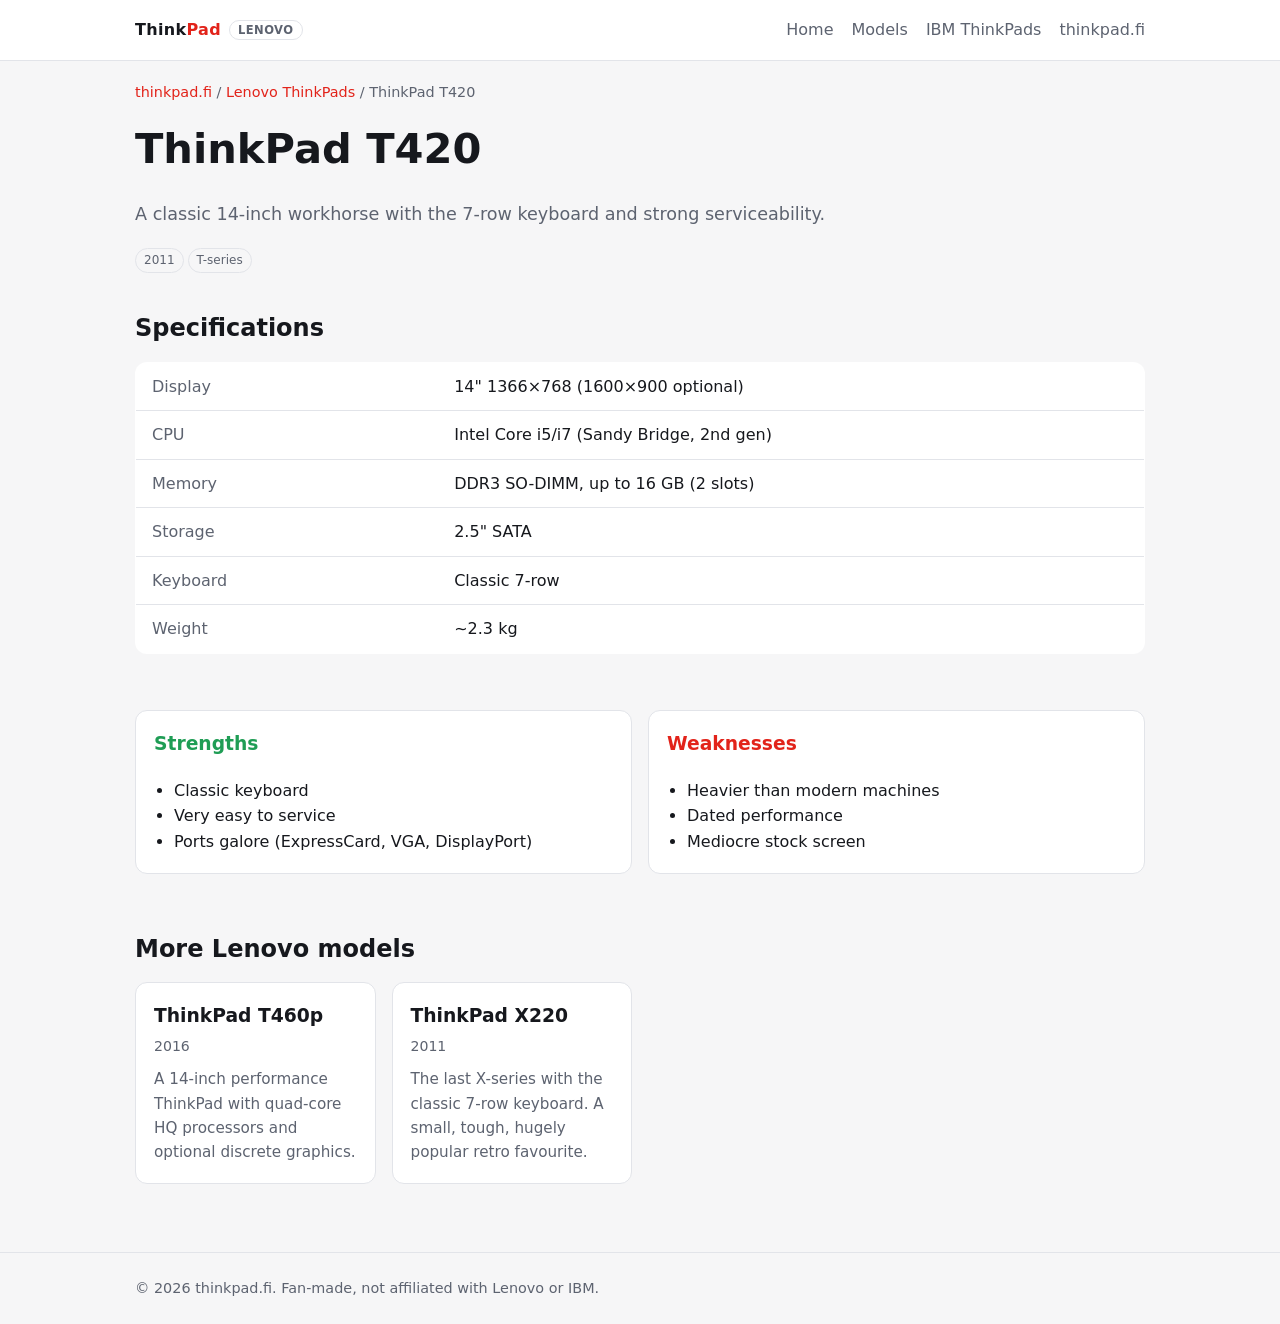
==== t420/index.html @ 4281c488 "Initial commit" ====
<!doctype html>
<html lang="en">
<head>
  <meta charset="utf-8">
  <meta name="viewport" content="width=device-width,initial-scale=1">
  <title>ThinkPad</title>
  <meta name="description" content="">
  <link rel="stylesheet" href="../assets/style.css">
</head>
<body data-page="model" data-model="t420">
  <main id="app"><noscript><div class="wrap"><p>This page needs JavaScript.</p></div></noscript></main>
  <script src="../assets/data.js"></script>
  <script src="../assets/app.js"></script>
</body>
</html>
---- assets/style.css ----
:root{
  --bg:#f6f6f7;--surface:#fff;--text:#16181d;--muted:#5d6370;--line:#e2e4e9;
  --accent:#e2231a;--accent-text:#fff;--radius:12px;--max:1050px;
}
@media (prefers-color-scheme:dark){
  :root{--bg:#0f1115;--surface:#181b21;--text:#eceef2;--muted:#9aa1ae;--line:#2a2f38}
}
*{box-sizing:border-box}
html{scroll-behavior:smooth}
body{margin:0;font:16px/1.6 system-ui,-apple-system,"Segoe UI",Roboto,sans-serif;background:var(--bg);color:var(--text)}
a{color:var(--accent);text-decoration:none}
a:hover{text-decoration:underline}
.wrap{max-width:var(--max);margin:0 auto;padding:0 20px}

/* header */
.site-header{background:var(--surface);border-bottom:1px solid var(--line);position:sticky;top:0;z-index:10}
.site-header .wrap{display:flex;align-items:center;justify-content:space-between;height:60px}
.brand{font-weight:800;letter-spacing:.02em;color:var(--text)}
.brand b{color:var(--accent)}
.nav a{margin-left:18px;color:var(--muted);font-weight:500}
.nav a.active,.nav a:hover{color:var(--text);text-decoration:none}

/* hero */
.hero{padding:64px 0 40px}
.hero h1{font-size:clamp(2rem,5vw,3.2rem);line-height:1.1;margin:0 0 12px}
.hero p{color:var(--muted);max-width:60ch;font-size:1.1rem;margin:0 0 22px}
.btn{display:inline-block;background:var(--accent);color:var(--accent-text);padding:10px 20px;border-radius:8px;font-weight:600}
.btn:hover{text-decoration:none;filter:brightness(1.1)}
.btn.ghost{background:transparent;color:var(--text);border:1px solid var(--line);margin-left:8px}

/* cards */
.grid{display:grid;grid-template-columns:repeat(auto-fill,minmax(240px,1fr));gap:16px}
.card{background:var(--surface);border:1px solid var(--line);border-radius:var(--radius);padding:18px;color:var(--text);display:block;transition:transform .15s,border-color .15s}
.card:hover{transform:translateY(-3px);border-color:var(--accent);text-decoration:none}
.card h3{margin:0 0 4px}
.card .meta{color:var(--muted);font-size:.88rem;margin-bottom:10px}
.card p{margin:0;color:var(--muted);font-size:.95rem}
.tag{display:inline-block;font-size:.75rem;padding:2px 8px;border-radius:99px;background:var(--bg);border:1px solid var(--line);color:var(--muted);margin-right:4px}

/* sections */
section{padding:28px 0}
h2{margin:0 0 14px}
.toolbar{display:flex;gap:10px;flex-wrap:wrap;margin-bottom:18px}
input,select{font:inherit;padding:9px 12px;border-radius:8px;border:1px solid var(--line);background:var(--surface);color:var(--text)}
input{flex:1;min-width:200px}

/* model page */
.crumbs{color:var(--muted);font-size:.9rem;padding-top:20px}
.model-head{padding:12px 0 8px}
.model-head h1{margin:0;font-size:clamp(1.8rem,4vw,2.6rem)}
.model-head p{color:var(--muted);font-size:1.1rem;max-width:65ch}
table.specs{width:100%;border-collapse:collapse;background:var(--surface);border:1px solid var(--line);border-radius:var(--radius);overflow:hidden}
table.specs th,table.specs td{text-align:left;padding:11px 16px;border-bottom:1px solid var(--line)}
table.specs th{width:30%;color:var(--muted);font-weight:500}
table.specs tr:last-child th,table.specs tr:last-child td{border-bottom:0}
.two{display:grid;grid-template-columns:1fr 1fr;gap:16px}
@media(max-width:700px){.two{grid-template-columns:1fr}.nav a{margin-left:12px}}
.panel{background:var(--surface);border:1px solid var(--line);border-radius:var(--radius);padding:18px}
.panel h3{margin-top:0}
.panel ul{margin:0;padding-left:20px}
.pros h3{color:#1f9d55}.cons h3{color:var(--accent)}

/* footer */
.site-footer{border-top:1px solid var(--line);margin-top:40px;padding:24px 0;color:var(--muted);font-size:.9rem}

/* ---- thinkpad.fi additions ---- */
body.brand-ibm{--accent:#0f62fe}
.site-header .wrap{flex-wrap:wrap;height:auto;min-height:60px;padding-top:8px;padding-bottom:8px;gap:4px 16px}
.brand .era{font-size:.72rem;font-weight:700;color:var(--muted);margin-left:8px;padding:2px 8px;border:1px solid var(--line);border-radius:99px;letter-spacing:.04em;text-transform:uppercase;vertical-align:middle}
.brands{display:grid;grid-template-columns:1fr 1fr;gap:16px}
@media(max-width:700px){.brands{grid-template-columns:1fr}}
.brand-card{padding:26px;border-top:4px solid var(--accent)}
.brand-card.ibm{border-top-color:#0f62fe}
.brand-card.lenovo{border-top-color:#e2231a}
.brand-card h3{font-size:1.4rem}
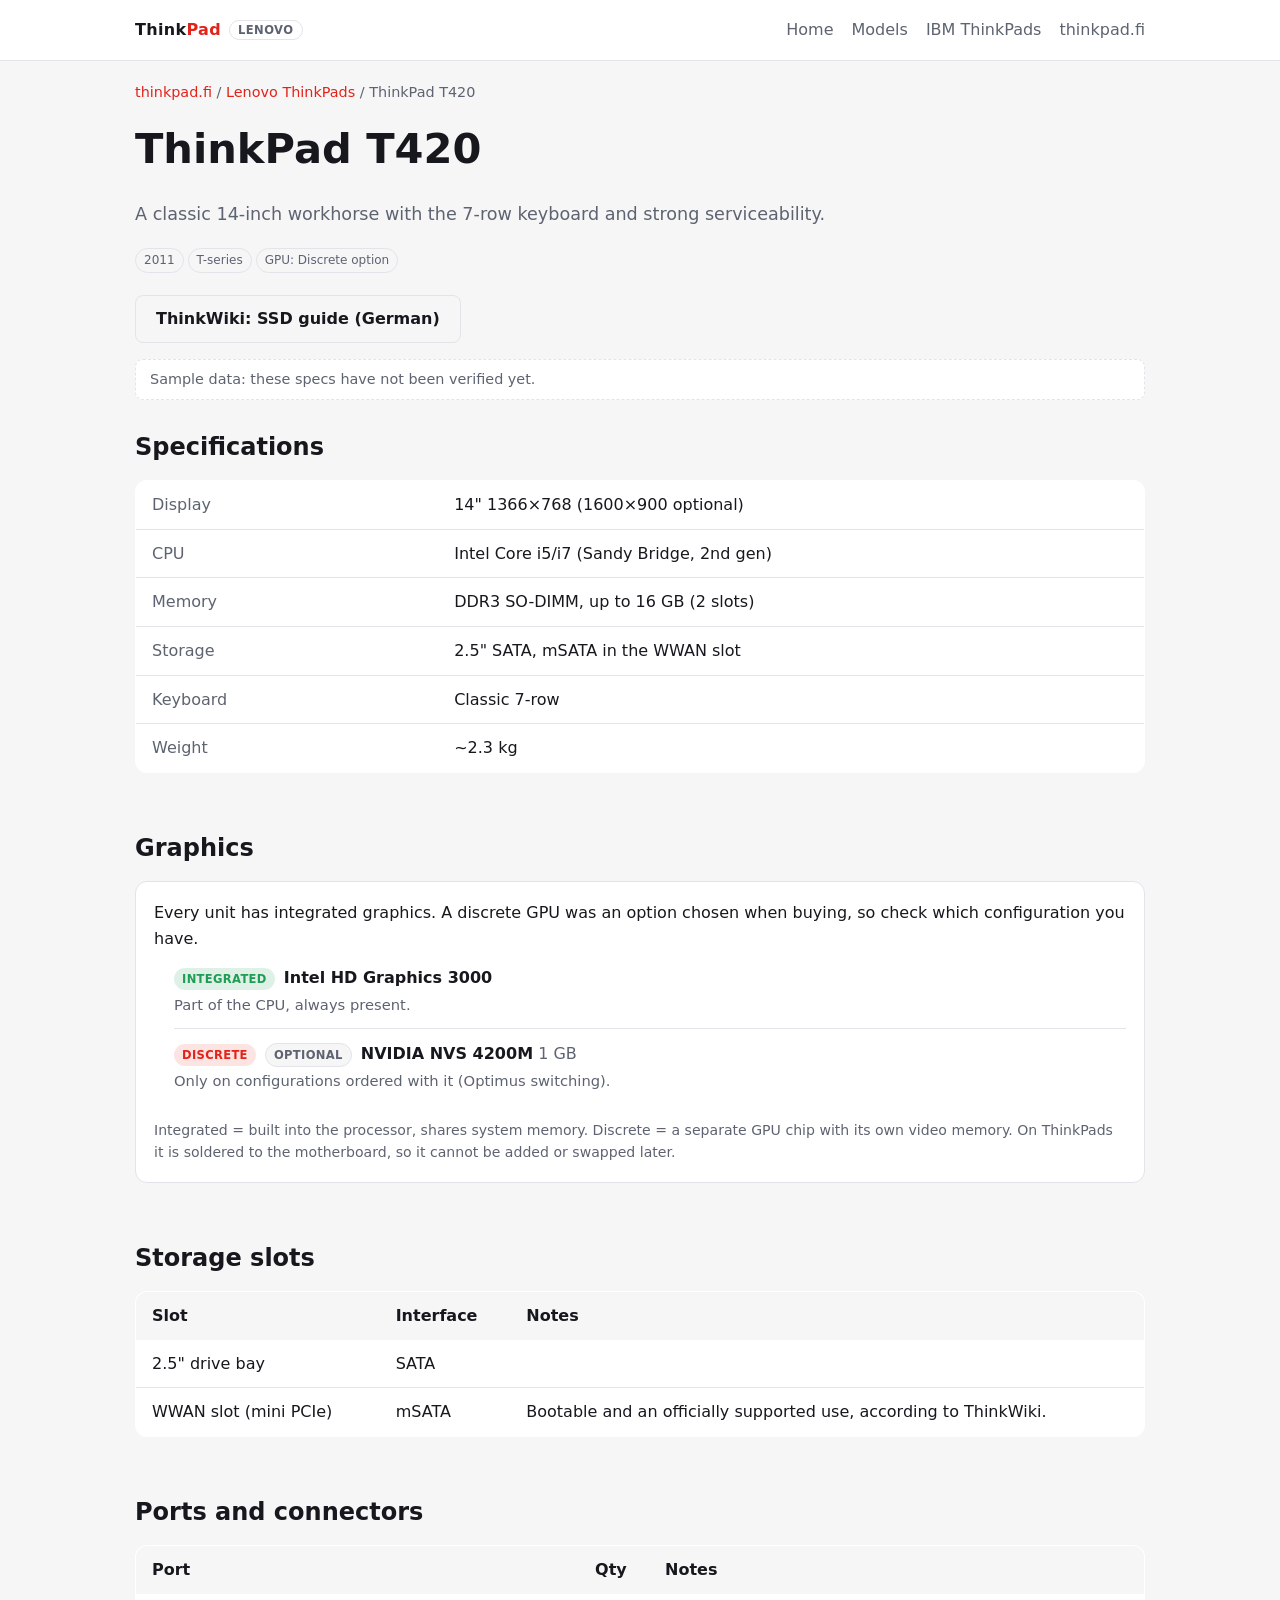
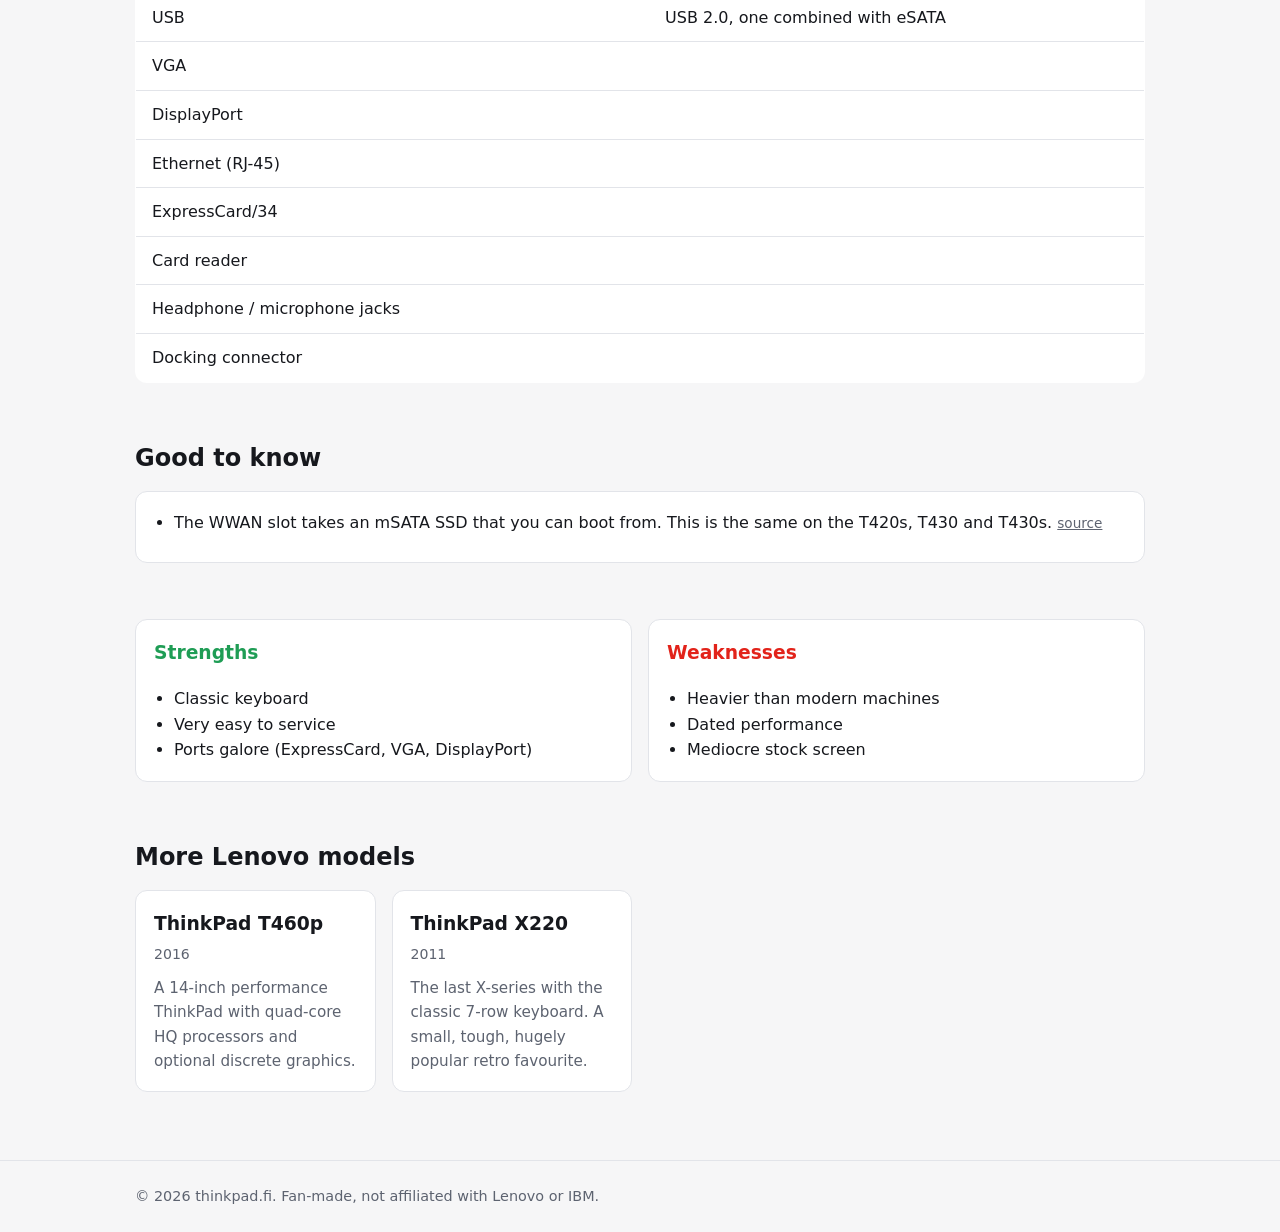
==== commit 047e0bf3: "updated info" ====
--- a/t420/index.html
+++ b/t420/index.html
@@ -9,6 +9,7 @@
 </head>
 <body data-page="model" data-model="t420">
   <main id="app"><noscript><div class="wrap"><p>This page needs JavaScript.</p></div></noscript></main>
+  <script src="../assets/env.js"></script>
   <script src="../assets/data.js"></script>
   <script src="../assets/app.js"></script>
 </body>
--- a/assets/style.css
+++ b/assets/style.css
@@ -73,3 +73,26 @@
 .brand-card.ibm{border-top-color:#0f62fe}
 .brand-card.lenovo{border-top-color:#e2231a}
 .brand-card h3{font-size:1.4rem}
+
+/* ---- GPU / ports ---- */
+.muted{color:var(--muted);font-weight:400}
+.badge{display:inline-block;font-size:.72rem;font-weight:700;padding:2px 8px;border-radius:99px;letter-spacing:.03em;text-transform:uppercase;vertical-align:middle;margin-right:4px}
+.badge.int{background:rgba(31,157,85,.14);color:#1f9d55}
+.badge.dis{background:rgba(226,35,26,.12);color:var(--accent)}
+.badge.opt{background:var(--bg);color:var(--muted);border:1px solid var(--line)}
+.gpu-list{list-style:none;margin:0;padding:0}
+.gpu-list li{padding:12px 0;border-top:1px solid var(--line)}
+.gpu-list li:first-child{border-top:0;padding-top:0}
+.gpu-list .note{color:var(--muted);font-size:.92rem;margin-top:2px}
+.panel .lead{margin:0 0 14px;font-weight:500}
+.panel .foot{margin:14px 0 0;color:var(--muted);font-size:.88rem}
+table.specs.ports th{width:auto;font-weight:600;color:var(--text);background:var(--bg)}
+table.specs.ports td.qty{white-space:nowrap;width:70px}
+.notice{background:var(--surface);border:1px dashed var(--line);border-radius:8px;padding:8px 14px;color:var(--muted);font-size:.9rem;margin:8px 0 0}
+
+/* ---- docs / notes ---- */
+.docs{margin:14px 0 0}
+.docs .btn.ghost{margin:0 8px 8px 0}
+.notes{margin:0;padding-left:20px}
+.notes li{margin:0 0 8px}
+.notes a.src{font-size:.85rem;color:var(--muted);text-decoration:underline}
